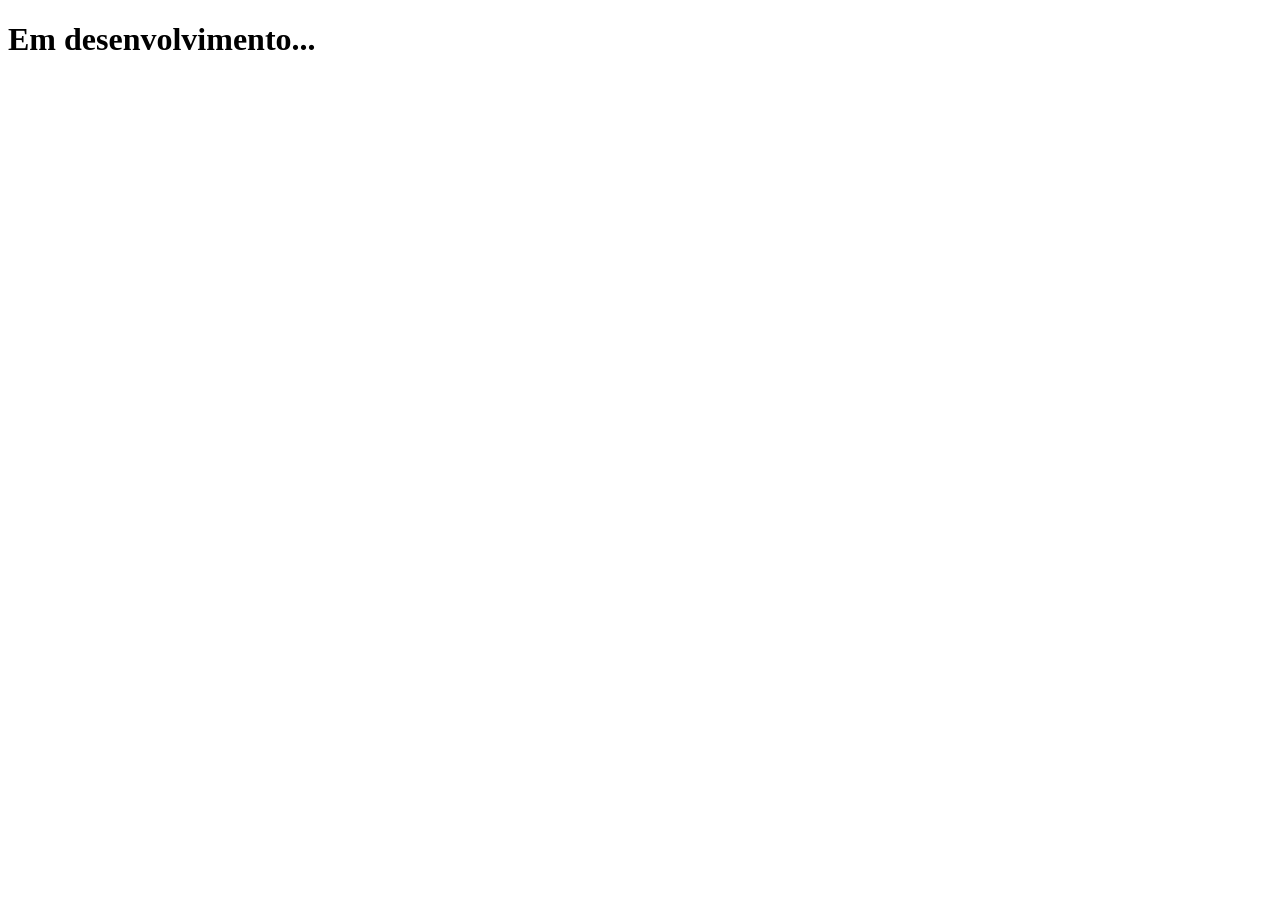
==== index.html @ 8bd7b488 "Em desenvolvimento..." ====
<!DOCTYPE html>
<html lang="pt-br">
<head>
    <meta charset="UTF-8">
    <meta name="viewport" content="width=device-width, initial-scale=1.0">
    <title>Portfólio</title>
</head>
<body>
    <h1>Em desenvolvimento...</h1>
</body>
</html>
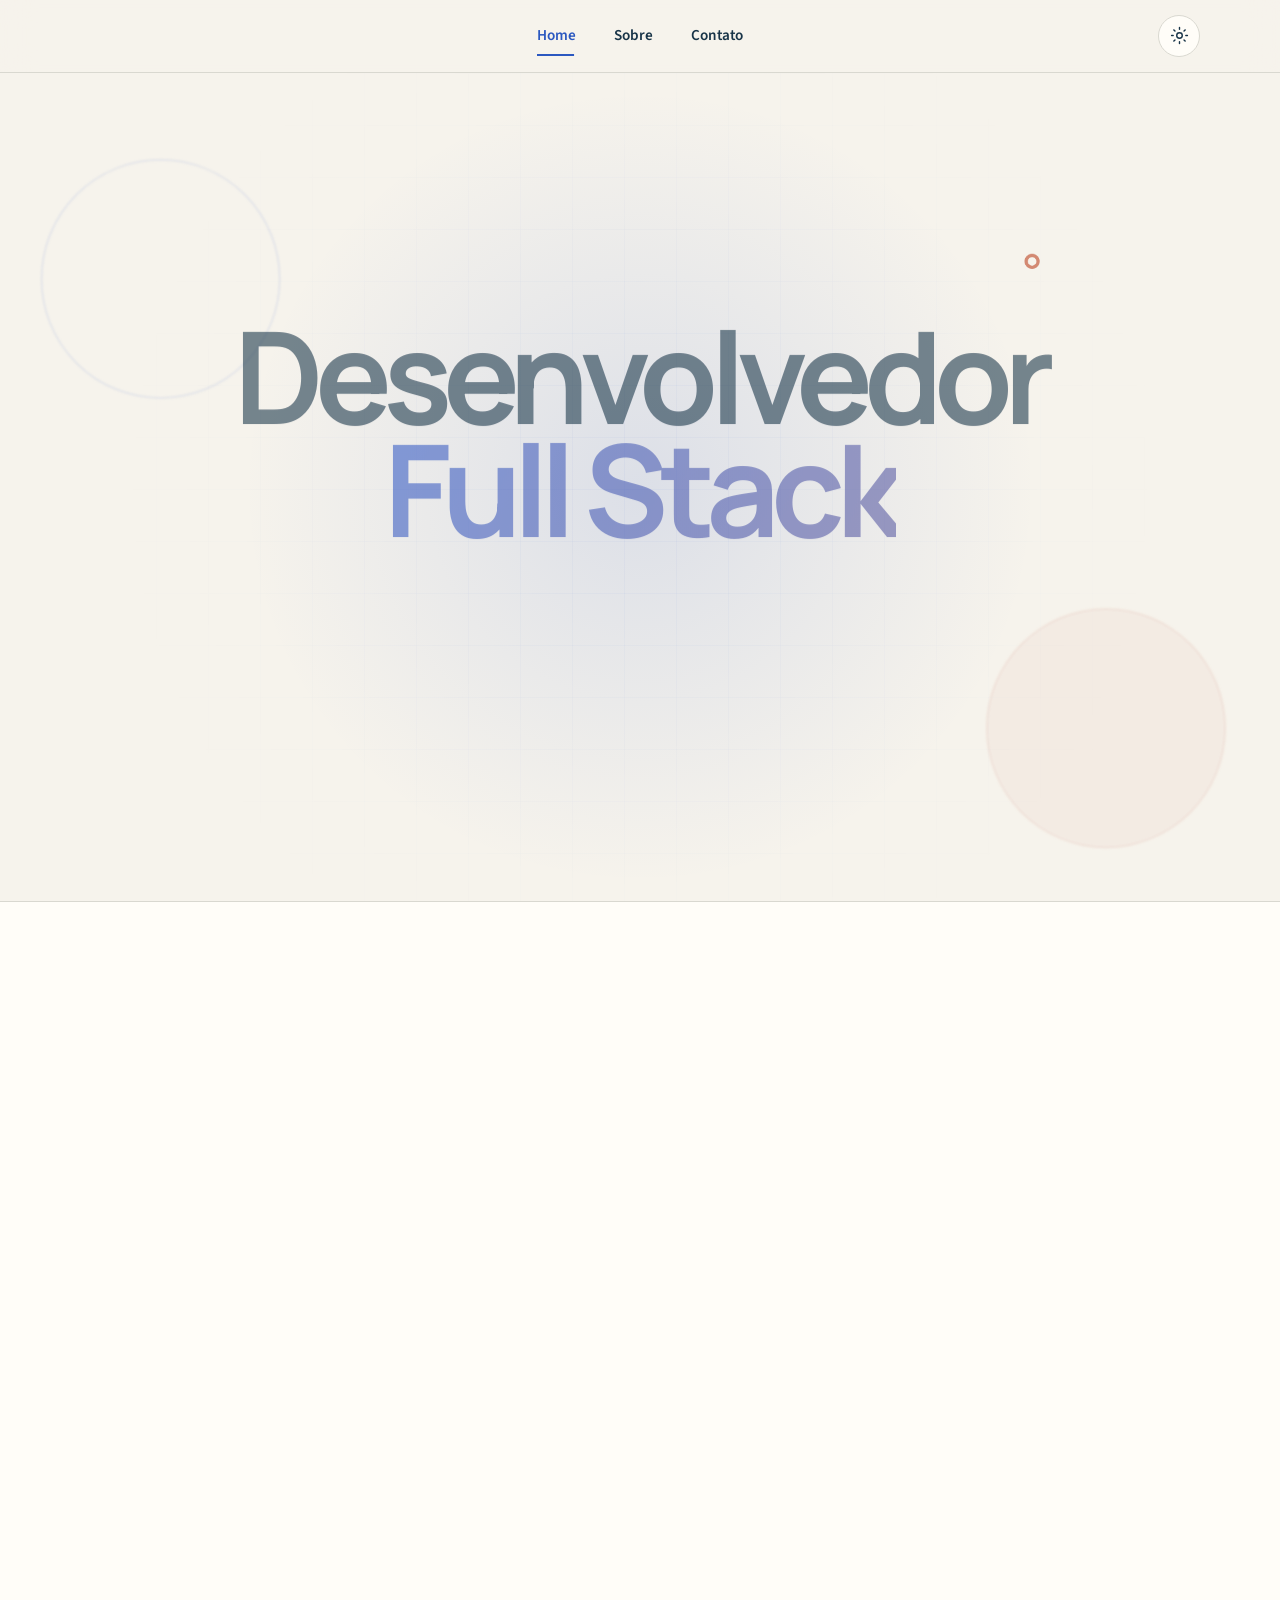
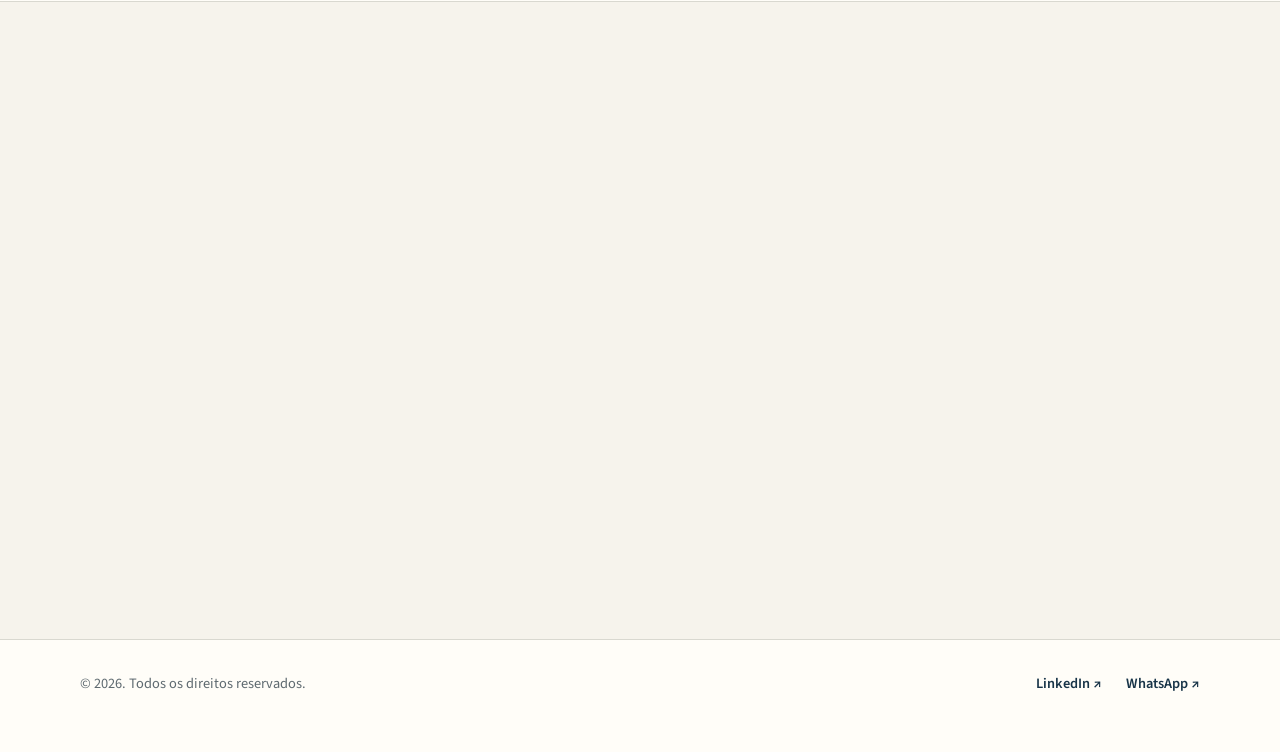
==== commit fdae4f13: "portfólio" ====
--- a/index.html
+++ b/index.html
@@ -1,11 +1,12 @@
-<!DOCTYPE html>
-<html lang="pt-br">
-<head>
-    <meta charset="UTF-8">
-    <meta name="viewport" content="width=device-width, initial-scale=1.0">
+<!doctype html>
+<html lang="pt-BR">
+  <head>
+    <meta charset="UTF-8" />
+    <meta name="viewport" content="width=device-width, initial-scale=1" />
+    <meta http-equiv="refresh" content="0; url=public/" />
     <title>Portfólio</title>
-</head>
-<body>
-    <h1>Em desenvolvimento...</h1>
-</body>
-</html>+  </head>
+  <body>
+    <p><a href="public/">Acessar o portfólio de Emanuel Marinho</a></p>
+  </body>
+</html>
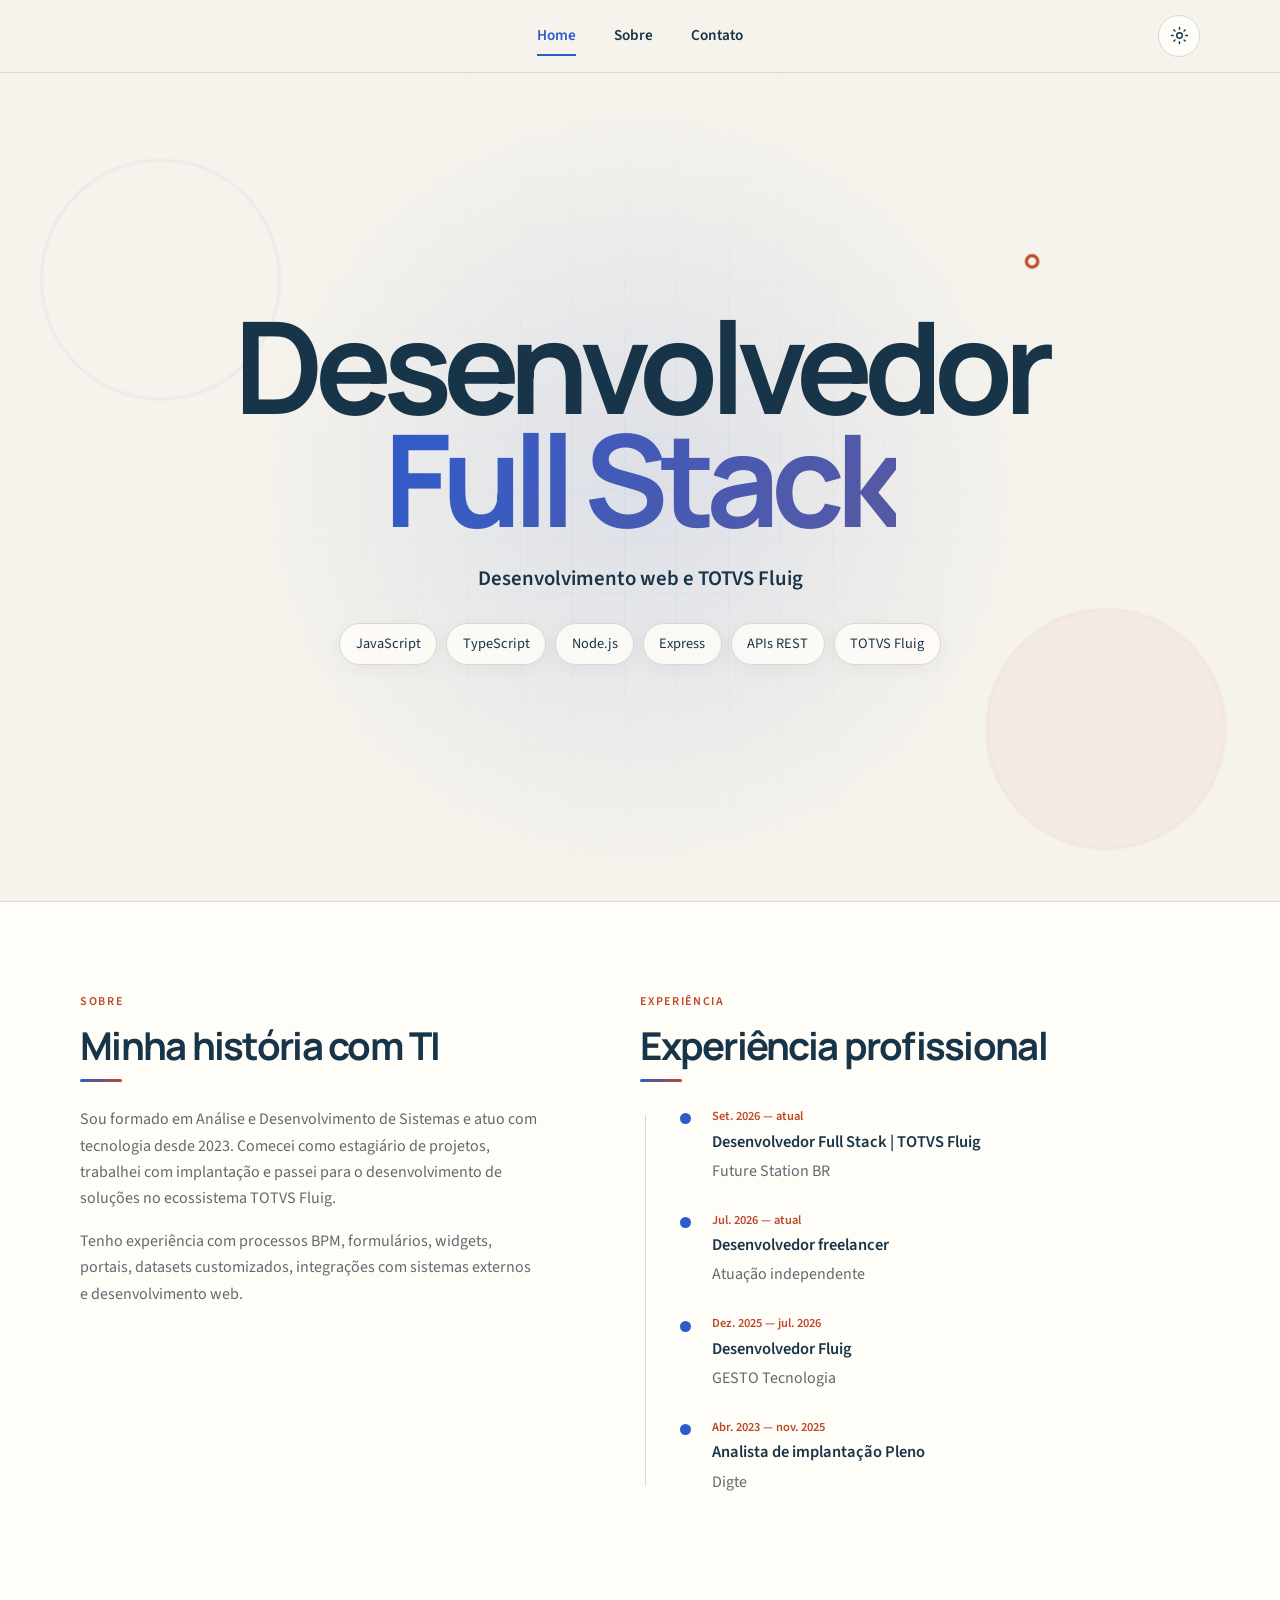
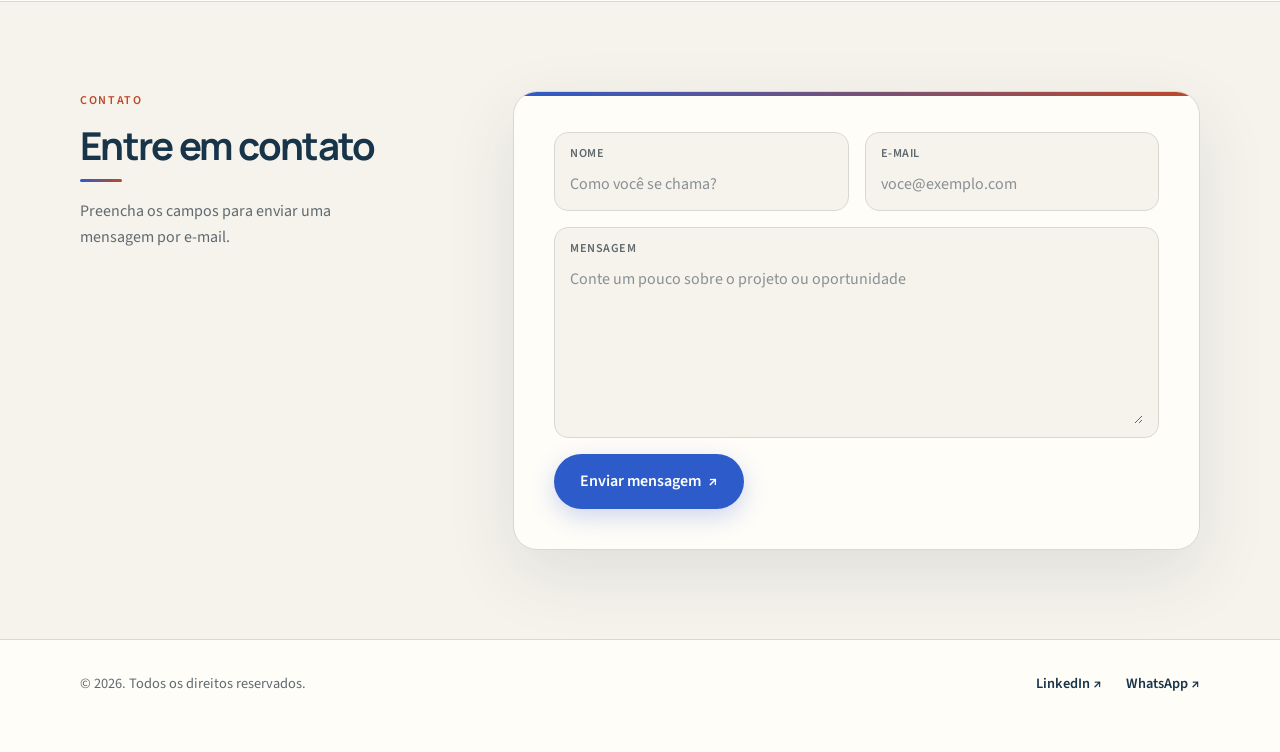
==== commit c60d58a6: "correção de links" ====
--- a/index.html
+++ b/index.html
@@ -3,10 +3,218 @@
   <head>
     <meta charset="UTF-8" />
     <meta name="viewport" content="width=device-width, initial-scale=1" />
-    <meta http-equiv="refresh" content="0; url=public/" />
+    <meta
+      name="description"
+      content="Portfólio de Desenvolvedor Full Stack com atuação em desenvolvimento web e TOTVS Fluig."
+    />
+    <meta name="theme-color" content="#f6f3ec" />
     <title>Portfólio</title>
+    <link rel="icon" href="assets/icones/favicon.svg" type="image/svg+xml" />
+    <script>
+      (function () {
+        try {
+          var temaSalvo = localStorage.getItem("tema");
+          var prefereEscuro = window.matchMedia(
+            "(prefers-color-scheme: dark)",
+          ).matches;
+          if (temaSalvo === "escuro" || (!temaSalvo && prefereEscuro)) {
+            document.documentElement.dataset.tema = "escuro";
+          }
+        } catch (erro) {
+          /* O site continua funcional quando o armazenamento é bloqueado. */
+        }
+      })();
+    </script>
+    <link rel="stylesheet" href="css/reset.css" />
+    <link rel="stylesheet" href="css/variaveis.css" />
+    <link rel="stylesheet" href="css/global.css" />
+    <link rel="stylesheet" href="css/componentes.css" />
+    <link rel="stylesheet" href="css/responsivo.css" />
+    <script src="js/principal.js" defer></script>
   </head>
-  <body>
-    <p><a href="public/">Acessar o portfólio de Emanuel Marinho</a></p>
+  <body id="topo">
+    <a class="pular-conteudo" href="#conteudo">Pular para o conteúdo</a>
+
+    <header class="cabecalho">
+      <div class="container barra-navegacao">
+        <div class="acoes-navegacao">
+          <nav class="navegacao" aria-label="Navegação principal">
+            <a href="#home">Home</a>
+            <a href="#sobre">Sobre</a>
+            <a href="#contato">Contato</a>
+          </nav>
+          <button
+            id="alternar-tema"
+            class="alternar-tema"
+            type="button"
+            aria-label="Ativar modo escuro"
+            aria-pressed="false"
+          >
+            <svg class="icone-sol" viewBox="0 0 24 24" aria-hidden="true">
+              <circle cx="12" cy="12" r="3.5"></circle>
+              <path d="M12 2v2M12 20v2M4.9 4.9l1.4 1.4M17.7 17.7l1.4 1.4M2 12h2M20 12h2M4.9 19.1l1.4-1.4M17.7 6.3l1.4-1.4"></path>
+            </svg>
+            <svg class="icone-lua" viewBox="0 0 24 24" aria-hidden="true">
+              <path d="M20.2 15.2A8.5 8.5 0 0 1 8.8 3.8a8.5 8.5 0 1 0 11.4 11.4Z"></path>
+            </svg>
+          </button>
+        </div>
+      </div>
+    </header>
+
+    <main id="conteudo">
+      <section id="home" class="hero" aria-labelledby="titulo-principal">
+        <div class="hero-efeitos" aria-hidden="true">
+          <span class="orbita orbita-um"></span>
+          <span class="orbita orbita-dois"></span>
+          <span class="anel"></span>
+        </div>
+        <div class="container hero-conteudo">
+            <h1 id="titulo-principal">
+              Desenvolvedor<br /><span>Full Stack</span>
+            </h1>
+            <p class="especialidade">Desenvolvimento web e TOTVS Fluig</p>
+            <ul class="tecnologias" aria-label="Tecnologias principais">
+              <li>JavaScript</li>
+              <li>TypeScript</li>
+              <li>Node.js</li>
+              <li>Express</li>
+              <li>APIs REST</li>
+              <li>TOTVS Fluig</li>
+            </ul>
+        </div>
+      </section>
+
+      <section id="sobre" class="secao sobre" aria-labelledby="titulo-sobre">
+        <div class="container sobre-grade">
+          <article class="historia revelar">
+            <p class="rotulo">Sobre</p>
+            <h2 id="titulo-sobre">Minha história com TI</h2>
+            <p>
+              Sou formado em Análise e Desenvolvimento de Sistemas e atuo com
+              tecnologia desde 2023. Comecei como estagiário de projetos,
+              trabalhei com implantação e passei para o desenvolvimento de
+              soluções no ecossistema TOTVS Fluig.
+            </p>
+            <p>
+              Tenho experiência com processos BPM, formulários, widgets,
+              portais, datasets customizados, integrações com sistemas externos
+              e desenvolvimento web.
+            </p>
+          </article>
+
+          <div class="experiencias revelar" aria-labelledby="titulo-experiencias">
+            <p class="rotulo">Experiência</p>
+            <h2 id="titulo-experiencias">Experiência profissional</h2>
+            <ol class="linha-tempo">
+              <li>
+                <span class="periodo">Set. 2026 — atual</span
+                ><strong>Desenvolvedor Full Stack | TOTVS Fluig</strong
+                ><span>Future Station BR</span>
+              </li>
+              <li>
+                <span class="periodo">Jul. 2026 — atual</span
+                ><strong>Desenvolvedor freelancer</strong
+                ><span>Atuação independente</span>
+              </li>
+              <li>
+                <span class="periodo">Dez. 2025 — jul. 2026</span
+                ><strong>Desenvolvedor Fluig</strong
+                ><span>GESTO Tecnologia</span>
+              </li>
+              <li>
+                <span class="periodo">Abr. 2023 — nov. 2025</span
+                ><strong>Analista de implantação Pleno</strong
+                ><span>Digte</span>
+              </li>
+            </ol>
+          </div>
+        </div>
+      </section>
+
+      <section
+        id="contato"
+        class="secao contato"
+        aria-labelledby="titulo-contato"
+      >
+        <div class="container contato-grade">
+          <div class="contato-cabecalho revelar">
+            <p class="rotulo">Contato</p>
+            <h2 id="titulo-contato">Entre em contato</h2>
+            <p>Preencha os campos para enviar uma mensagem por e-mail.</p>
+          </div>
+
+          <form
+            id="formulario-contato"
+            class="formulario revelar"
+            action="mailto:emanuellmarinho.dev@gmail.com"
+            method="post"
+            enctype="text/plain"
+          >
+            <div class="campo-duplo">
+              <div class="campo">
+                <label for="nome">Nome</label
+                ><input
+                  id="nome"
+                  name="nome"
+                  type="text"
+                  autocomplete="name"
+                  placeholder="Como você se chama?"
+                  required
+                />
+              </div>
+              <div class="campo">
+                <label for="email">E-mail</label
+                ><input
+                  id="email"
+                  name="email"
+                  type="email"
+                  autocomplete="email"
+                  placeholder="voce@exemplo.com"
+                  required
+                />
+              </div>
+            </div>
+            <div class="campo">
+              <label for="mensagem">Mensagem</label
+              ><textarea
+                id="mensagem"
+                name="mensagem"
+                rows="6"
+                placeholder="Conte um pouco sobre o projeto ou oportunidade"
+                required
+              ></textarea>
+            </div>
+            <div class="formulario-rodape">
+              <button type="submit">
+                Enviar mensagem <span aria-hidden="true">↗</span>
+              </button>
+            </div>
+          </form>
+        </div>
+      </section>
+    </main>
+
+    <footer class="rodape">
+      <div class="container rodape-conteudo">
+        <p class="direitos">© 2026. Todos os direitos reservados.</p>
+        <nav class="redes" aria-label="Redes sociais">
+          <a
+            href="https://www.linkedin.com/in/emanuel-marinho"
+            target="_blank"
+            rel="noopener noreferrer"
+            >LinkedIn <span aria-hidden="true">↗</span
+            ><span class="somente-leitor"> (abre em nova aba)</span></a
+          >
+          <a
+            href="https://wa.me/5587981223752"
+            target="_blank"
+            rel="noopener noreferrer"
+            >WhatsApp <span aria-hidden="true">↗</span
+            ><span class="somente-leitor"> (abre em nova aba)</span></a
+          >
+        </nav>
+      </div>
+    </footer>
   </body>
 </html>
--- a/css/variaveis.css
+++ b/css/variaveis.css
@@ -0,0 +1,28 @@
+:root {
+  color-scheme: light;
+  --fundo: #f6f3ec;
+  --superficie: #fffdf8;
+  --texto: #183448;
+  --texto-secundario: #5f6a70;
+  --azul: #2d5bca;
+  --azul-claro: #dce6fa;
+  --terracota: #bd4829;
+  --linha: #d9d8d0;
+  --fonte: "Source Sans 3", "Segoe UI", sans-serif;
+  --fonte-titulo: "Manrope", "Segoe UI", sans-serif;
+  --largura: 1120px;
+  --sombra: 0 24px 70px rgba(24, 52, 72, 0.1);
+}
+
+html[data-tema="escuro"] {
+  color-scheme: dark;
+  --fundo: #0b1219;
+  --superficie: #111c26;
+  --texto: #edf4f8;
+  --texto-secundario: #aab8c2;
+  --azul: #82a4ff;
+  --azul-claro: #1b2d52;
+  --terracota: #ff8b69;
+  --linha: #2a3945;
+  --sombra: 0 24px 70px rgba(0, 0, 0, 0.32);
+}
--- a/css/global.css
+++ b/css/global.css
@@ -0,0 +1,134 @@
+@font-face {
+  font-family: "Manrope";
+  src: url("../assets/fontes/manrope-700.ttf") format("truetype");
+  font-weight: 700;
+  font-display: swap;
+}
+@font-face {
+  font-family: "Source Sans 3";
+  src: url("../assets/fontes/source-sans-3-400.ttf") format("truetype");
+  font-weight: 400;
+  font-display: swap;
+}
+@font-face {
+  font-family: "Source Sans 3";
+  src: url("../assets/fontes/source-sans-3-600.ttf") format("truetype");
+  font-weight: 600;
+  font-display: swap;
+}
+html {
+  scroll-behavior: smooth;
+  scroll-padding-top: 5rem;
+  background: var(--fundo);
+}
+body {
+  background: var(--fundo);
+  color: var(--texto);
+  font-family: var(--fonte);
+  font-size: 1rem;
+  line-height: 1.65;
+  -webkit-font-smoothing: antialiased;
+  transition:
+    background-color 0.45s ease,
+    color 0.45s ease;
+}
+a {
+  color: inherit;
+  text-decoration: none;
+}
+a,
+button {
+  touch-action: manipulation;
+}
+a,
+button,
+input,
+textarea {
+  transition:
+    color 0.25s ease,
+    background-color 0.25s ease,
+    border-color 0.25s ease,
+    box-shadow 0.25s ease,
+    transform 0.25s ease;
+}
+h1,
+h2 {
+  font-family: var(--fonte-titulo);
+  line-height: 1.08;
+  letter-spacing: -0.045em;
+  text-wrap: balance;
+}
+h2 {
+  font-size: clamp(1.8rem, 3vw, 2.6rem);
+}
+p {
+  color: var(--texto-secundario);
+}
+:focus-visible {
+  outline: 3px solid var(--azul);
+  outline-offset: 5px;
+}
+::selection {
+  background: var(--azul-claro);
+  color: var(--texto);
+}
+.container {
+  width: min(var(--largura), calc(100% - 3rem));
+  margin-inline: auto;
+}
+.secao {
+  padding-block: clamp(4rem, 7vw, 6.5rem);
+}
+.rotulo {
+  color: var(--terracota);
+  font-size: 0.75rem;
+  font-weight: 600;
+  letter-spacing: 0.14em;
+  text-transform: uppercase;
+  margin-bottom: 0.85rem;
+}
+.somente-leitor {
+  position: absolute;
+  width: 1px;
+  height: 1px;
+  padding: 0;
+  margin: -1px;
+  overflow: hidden;
+  clip-path: inset(50%);
+  white-space: nowrap;
+}
+.pular-conteudo {
+  position: fixed;
+  top: 0.75rem;
+  left: 0.75rem;
+  z-index: 30;
+  padding: 0.75rem 1rem;
+  background: var(--texto);
+  color: #fff;
+  transform: translateY(-200%);
+}
+.pular-conteudo:focus {
+  transform: translateY(0);
+}
+.js .revelar {
+  opacity: 0;
+  transform: translateY(28px);
+}
+.js .revelar.visivel {
+  opacity: 1;
+  transform: translateY(0);
+  transition:
+    opacity 0.75s ease,
+    transform 0.75s cubic-bezier(0.22, 1, 0.36, 1);
+}
+::view-transition-old(root),
+::view-transition-new(root) {
+  animation: none;
+  mix-blend-mode: normal;
+}
+::view-transition-old(root) {
+  z-index: 1;
+}
+::view-transition-new(root) {
+  z-index: 9999;
+}
--- a/css/componentes.css
+++ b/css/componentes.css
@@ -0,0 +1,605 @@
+.cabecalho {
+  position: sticky;
+  top: 0;
+  z-index: 10;
+  background: color-mix(in srgb, var(--fundo) 86%, transparent);
+  border-bottom: 1px solid var(--linha);
+  backdrop-filter: blur(16px);
+  transition: background-color 0.45s ease, border-color 0.45s ease;
+}
+.cabecalho.rolagem {
+  box-shadow: 0 10px 36px color-mix(in srgb, var(--texto) 9%, transparent);
+}
+.barra-navegacao {
+  min-height: 72px;
+  display: flex;
+  align-items: center;
+  justify-content: center;
+}
+.acoes-navegacao,
+.navegacao {
+  display: flex;
+  align-items: center;
+}
+.acoes-navegacao {
+  position: relative;
+  width: 100%;
+  justify-content: center;
+  gap: clamp(1rem, 3vw, 2rem);
+}
+.navegacao {
+  gap: clamp(1.1rem, 3vw, 2.4rem);
+  font-size: 0.95rem;
+  font-weight: 600;
+}
+.navegacao a {
+  position: relative;
+  padding-block: 0.7rem;
+}
+.navegacao a::after {
+  content: "";
+  position: absolute;
+  right: 0;
+  bottom: 0.25rem;
+  left: 0;
+  height: 2px;
+  background: currentColor;
+  transform: scaleX(0);
+  transform-origin: right;
+  transition: transform 0.3s ease;
+}
+.navegacao a:hover,
+.navegacao a[aria-current="location"] {
+  color: var(--azul);
+}
+.navegacao a:hover::after,
+.navegacao a[aria-current="location"]::after {
+  transform: scaleX(1);
+  transform-origin: left;
+}
+.alternar-tema {
+  position: absolute;
+  right: 0;
+  display: grid;
+  place-items: center;
+  width: 42px;
+  height: 42px;
+  overflow: hidden;
+  border: 1px solid var(--linha);
+  border-radius: 50%;
+  background: var(--superficie);
+  color: var(--texto);
+  cursor: pointer;
+}
+.alternar-tema:hover {
+  border-color: var(--azul);
+  color: var(--azul);
+  transform: rotate(8deg) scale(1.06);
+  box-shadow: 0 8px 24px color-mix(in srgb, var(--azul) 16%, transparent);
+}
+.alternar-tema::after {
+  content: "";
+  position: absolute;
+  inset: 50%;
+  border-radius: 50%;
+  background: color-mix(in srgb, var(--azul) 30%, transparent);
+  transform: scale(0);
+  opacity: 0;
+}
+.alternar-tema.tema-clicado::after {
+  animation: clique-tema 0.55s ease-out;
+}
+.alternar-tema svg {
+  position: absolute;
+  width: 19px;
+  height: 19px;
+  fill: none;
+  stroke: currentColor;
+  stroke-width: 1.8;
+  stroke-linecap: round;
+  stroke-linejoin: round;
+  transition: transform 0.45s ease, opacity 0.3s ease;
+}
+.icone-lua {
+  opacity: 0;
+  transform: rotate(-90deg) scale(0.6);
+}
+html[data-tema="escuro"] .icone-sol {
+  opacity: 0;
+  transform: rotate(90deg) scale(0.6);
+}
+html[data-tema="escuro"] .icone-lua {
+  opacity: 1;
+  transform: rotate(0) scale(1);
+}
+.hero {
+  --movimento-x: 0px;
+  --movimento-y: 0px;
+  position: relative;
+  min-height: calc(100svh - 72px);
+  display: grid;
+  align-items: center;
+  overflow: hidden;
+  isolation: isolate;
+  padding-block: clamp(4.5rem, 9vw, 8rem);
+}
+.hero::before {
+  content: "";
+  position: absolute;
+  inset: 0;
+  z-index: -2;
+  background-image:
+    linear-gradient(color-mix(in srgb, var(--azul) 8%, transparent) 1px, transparent 1px),
+    linear-gradient(90deg, color-mix(in srgb, var(--azul) 8%, transparent) 1px, transparent 1px);
+  background-size: 52px 52px;
+  mask-image: radial-gradient(circle at center, #000, transparent 72%);
+  opacity: 0.55;
+}
+.hero::after {
+  content: "";
+  position: absolute;
+  z-index: -1;
+  width: min(70vw, 850px);
+  aspect-ratio: 1;
+  left: 50%;
+  top: 50%;
+  border-radius: 50%;
+  background: radial-gradient(circle, color-mix(in srgb, var(--azul) 13%, transparent), transparent 66%);
+  transform: translate(-50%, -50%);
+  pointer-events: none;
+}
+.hero-conteudo {
+  position: relative;
+  z-index: 2;
+  max-width: 980px;
+  text-align: center;
+}
+.hero h1 {
+  font-size: clamp(4.5rem, 10vw, 8.8rem);
+  line-height: 0.88;
+  letter-spacing: -0.07em;
+  animation: entrada-hero 0.85s cubic-bezier(0.22, 1, 0.36, 1) both 0.08s;
+}
+.hero h1 span {
+  color: var(--azul);
+  background: linear-gradient(115deg, var(--azul), color-mix(in srgb, var(--azul) 55%, var(--terracota)));
+  background-clip: text;
+  -webkit-background-clip: text;
+  -webkit-text-fill-color: transparent;
+  background-size: 180% 180%;
+  animation: gradiente-titulo 7s ease-in-out infinite;
+}
+.especialidade {
+  color: var(--texto);
+  font-size: clamp(1.08rem, 2vw, 1.3rem);
+  font-weight: 600;
+  margin-top: 1.7rem;
+  animation: entrada-hero 0.7s both 0.3s;
+}
+.tecnologias {
+  display: flex;
+  flex-wrap: wrap;
+  justify-content: center;
+  gap: 0.6rem;
+  margin: 1.7rem auto 0;
+  max-width: 42rem;
+}
+.tecnologias li {
+  padding: 0.48rem 0.95rem;
+  border: 1px solid var(--linha);
+  border-radius: 100px;
+  background: color-mix(in srgb, var(--superficie) 82%, transparent);
+  box-shadow: 0 4px 18px color-mix(in srgb, var(--texto) 5%, transparent);
+  font-size: 0.9rem;
+  backdrop-filter: blur(8px);
+  transition: transform 0.25s ease, border-color 0.25s ease, box-shadow 0.25s ease;
+  animation: entrada-chip 0.6s cubic-bezier(0.22, 1, 0.36, 1) backwards;
+}
+.tecnologias li:nth-child(1) { animation-delay: 0.38s; }
+.tecnologias li:nth-child(2) { animation-delay: 0.44s; }
+.tecnologias li:nth-child(3) { animation-delay: 0.5s; }
+.tecnologias li:nth-child(4) { animation-delay: 0.56s; }
+.tecnologias li:nth-child(5) { animation-delay: 0.62s; }
+.tecnologias li:nth-child(6) { animation-delay: 0.68s; }
+}
+.tecnologias li:hover {
+  border-color: var(--azul);
+  transform: translateY(-5px);
+  box-shadow: 0 10px 24px color-mix(in srgb, var(--azul) 17%, transparent);
+}
+.hero-efeitos,
+.hero-efeitos span {
+  position: absolute;
+  pointer-events: none;
+}
+.hero-efeitos {
+  inset: 0;
+  z-index: 0;
+  transform: translate3d(var(--movimento-x), var(--movimento-y), 0) scale(1.04);
+  transition: transform 0.2s linear;
+}
+.orbita {
+  width: clamp(140px, 18vw, 270px);
+  aspect-ratio: 1;
+  border-radius: 50%;
+  filter: blur(1px);
+  opacity: 0.4;
+}
+.orbita-um {
+  top: 12%;
+  left: 5%;
+  border: 1px solid color-mix(in srgb, var(--azul) 40%, transparent);
+  animation: flutuar 9s ease-in-out infinite;
+}
+.orbita-dois {
+  right: 6%;
+  bottom: 8%;
+  background: color-mix(in srgb, var(--terracota) 10%, transparent);
+  border: 1px solid color-mix(in srgb, var(--terracota) 34%, transparent);
+  animation: flutuar 11s ease-in-out infinite reverse;
+}
+.anel {
+  width: 14px;
+  height: 14px;
+  top: 23%;
+  right: 20%;
+  border: 3px solid var(--terracota);
+  border-radius: 50%;
+  animation: pulsar 2.6s ease-in-out infinite;
+}
+.sobre {
+  background: var(--superficie);
+  border-block: 1px solid var(--linha);
+  transition: background-color 0.45s ease, border-color 0.45s ease;
+}
+.sobre-grade {
+  display: grid;
+  grid-template-columns: minmax(0, 0.9fr) minmax(0, 1.1fr);
+  gap: clamp(3rem, 8vw, 7rem);
+}
+.historia h2,
+.experiencias h2 {
+  position: relative;
+  margin-bottom: 1.5rem;
+}
+.historia h2::after,
+.experiencias h2::after,
+.contato-cabecalho h2::after {
+  content: "";
+  display: block;
+  width: 42px;
+  height: 3px;
+  margin-top: 0.8rem;
+  border-radius: 100px;
+  background: linear-gradient(90deg, var(--azul), var(--terracota));
+  transform-origin: left;
+  animation: linha-titulo 0.75s cubic-bezier(0.22, 1, 0.36, 1) both;
+}
+.historia p + p {
+  margin-top: 1rem;
+}
+.linha-tempo {
+  position: relative;
+  margin-top: 0.5rem;
+}
+.linha-tempo::before {
+  content: "";
+  position: absolute;
+  top: 0.55rem;
+  bottom: 0.55rem;
+  left: 5px;
+  width: 1px;
+  background: var(--linha);
+}
+.linha-tempo li {
+  position: relative;
+  display: grid;
+  gap: 0.12rem;
+  padding: 0 0 1.6rem 2rem;
+  transition: transform 0.25s ease;
+}
+.js .experiencias.revelar:not(.visivel) .linha-tempo li {
+  opacity: 0;
+  transform: translateX(14px);
+}
+.experiencias.visivel .linha-tempo li {
+  animation: entrada-item 0.55s cubic-bezier(0.22, 1, 0.36, 1) backwards;
+}
+.experiencias.visivel .linha-tempo li:nth-child(2) { animation-delay: 0.08s; }
+.experiencias.visivel .linha-tempo li:nth-child(3) { animation-delay: 0.16s; }
+.experiencias.visivel .linha-tempo li:nth-child(4) { animation-delay: 0.24s; }
+.linha-tempo li:hover {
+  transform: translateX(6px);
+}
+.linha-tempo li:last-child {
+  padding-bottom: 0;
+}
+.linha-tempo li::before {
+  content: "";
+  position: absolute;
+  top: 0.45rem;
+  left: 0;
+  width: 11px;
+  height: 11px;
+  border-radius: 50%;
+  background: var(--azul);
+  box-shadow: 0 0 0 5px var(--superficie);
+  transition: transform 0.25s ease, box-shadow 0.45s ease;
+}
+.linha-tempo li:hover::before {
+  transform: scale(1.35);
+}
+.linha-tempo strong {
+  font-size: 1.03rem;
+}
+.linha-tempo span {
+  color: var(--texto-secundario);
+}
+.linha-tempo .periodo {
+  color: var(--terracota);
+  font-size: 0.78rem;
+  font-weight: 600;
+}
+.contato-grade {
+  display: grid;
+  grid-template-columns: minmax(0, 0.65fr) minmax(0, 1.35fr);
+  gap: clamp(3rem, 8vw, 7rem);
+  align-items: start;
+}
+.contato-cabecalho p:last-child {
+  margin-top: 1rem;
+  max-width: 20rem;
+}
+.formulario {
+  position: relative;
+  overflow: hidden;
+  display: grid;
+  gap: 1rem;
+  padding: clamp(1.5rem, 4vw, 2.5rem);
+  background: var(--superficie);
+  border: 1px solid var(--linha);
+  border-radius: 24px;
+  box-shadow: var(--sombra);
+  transition: background-color 0.45s ease, border-color 0.45s ease, box-shadow 0.45s ease;
+}
+.formulario::before {
+  content: "";
+  position: absolute;
+  inset: 0 0 auto;
+  height: 4px;
+  background: linear-gradient(90deg, var(--azul), var(--terracota), var(--azul));
+  background-size: 200% 100%;
+  animation: faixa-formulario 6s linear infinite;
+}
+.campo-duplo {
+  display: grid;
+  grid-template-columns: 1fr 1fr;
+  gap: 1rem;
+}
+.campo {
+  display: grid;
+  gap: 0.2rem;
+  padding: 0.7rem 0.95rem 0.8rem;
+  border: 1px solid var(--linha);
+  border-radius: 14px;
+  background: var(--fundo);
+  transition:
+    border-color 0.25s ease,
+    box-shadow 0.25s ease,
+    transform 0.25s ease;
+}
+.campo:focus-within {
+  border-color: var(--azul);
+  box-shadow: 0 10px 28px color-mix(in srgb, var(--azul) 11%, transparent);
+  transform: translateY(-2px);
+}
+.campo label {
+  color: var(--texto-secundario);
+  font-size: 0.76rem;
+  font-weight: 600;
+  letter-spacing: 0.04em;
+  text-transform: uppercase;
+}
+.campo:focus-within label {
+  color: var(--azul);
+}
+.campo input,
+.campo textarea {
+  width: 100%;
+  border: 0;
+  border-radius: 0;
+  outline: 0;
+  background: transparent;
+  color: var(--texto);
+  font: inherit;
+  padding: 0.2rem 0 0;
+}
+.campo input::placeholder,
+.campo textarea::placeholder {
+  color: color-mix(in srgb, var(--texto-secundario) 72%, transparent);
+}
+.campo textarea {
+  resize: vertical;
+  min-height: 9rem;
+}
+.campo input:focus,
+.campo textarea:focus {
+  outline: 0;
+}
+.formulario-rodape {
+  display: flex;
+  align-items: center;
+  gap: 1.2rem;
+}
+.formulario button {
+  border: 0;
+  border-radius: 100px;
+  background: var(--azul);
+  color: #fff;
+  font: inherit;
+  font-weight: 600;
+  min-width: 190px;
+  padding: 0.9rem 1.4rem;
+  cursor: pointer;
+  box-shadow: 0 8px 24px color-mix(in srgb, var(--azul) 24%, transparent);
+}
+.formulario button span {
+  display: inline-block;
+  margin-left: 0.25rem;
+  transition: transform 0.25s ease;
+}
+.formulario button:hover {
+  filter: brightness(0.94);
+  transform: translateY(-3px);
+}
+.formulario button:hover span {
+  transform: translate(3px, -3px);
+}
+.formulario.visivel .campo,
+.formulario.visivel .formulario-rodape {
+  animation: entrada-campo 0.55s cubic-bezier(0.22, 1, 0.36, 1) backwards;
+}
+.formulario.visivel .campo-duplo .campo:nth-child(2) { animation-delay: 0.07s; }
+.formulario.visivel > .campo { animation-delay: 0.14s; }
+.formulario.visivel .formulario-rodape { animation-delay: 0.21s; }
+.rodape {
+  border-top: 1px solid var(--linha);
+  padding: 2rem 0 calc(3.5rem + env(safe-area-inset-bottom));
+  background: var(--superficie);
+  transition: background-color 0.45s ease, border-color 0.45s ease;
+}
+.rodape-conteudo,
+.redes {
+  display: flex;
+  align-items: center;
+  justify-content: space-between;
+  gap: 1.5rem;
+}
+.rodape-conteudo {
+  justify-content: space-between;
+}
+.direitos {
+  margin: 0;
+  font-size: 0.9rem;
+}
+.redes a {
+  color: var(--texto);
+  font-size: 0.9rem;
+  font-weight: 600;
+}
+.redes a:hover {
+  color: var(--azul);
+  text-decoration: underline;
+  text-underline-offset: 0.28rem;
+}
+@media (hover: hover) and (pointer: fine) {
+  .hero h1 {
+    transition: filter 0.35s ease, letter-spacing 0.35s ease;
+  }
+  .hero h1:hover {
+    letter-spacing: -0.065em;
+    filter: drop-shadow(0 14px 24px color-mix(in srgb, var(--azul) 14%, transparent));
+  }
+  .especialidade {
+    transition: color 0.25s ease, letter-spacing 0.25s ease;
+  }
+  .especialidade:hover {
+    color: var(--azul);
+    letter-spacing: 0.012em;
+  }
+  .js .historia.revelar.visivel:hover,
+  .js .experiencias.revelar.visivel:hover,
+  .js .contato-cabecalho.revelar.visivel:hover {
+    transform: translateY(-5px);
+  }
+  .js .historia.revelar.visivel,
+  .js .experiencias.revelar.visivel,
+  .js .contato-cabecalho.revelar.visivel {
+    transition: opacity 0.75s ease, transform 0.3s ease;
+  }
+  .historia h2::after,
+  .experiencias h2::after,
+  .contato-cabecalho h2::after {
+    transition: width 0.3s ease;
+  }
+  .historia:hover h2::after,
+  .experiencias:hover h2::after,
+  .contato-cabecalho:hover h2::after {
+    width: 72px;
+  }
+  .historia p {
+    transition: color 0.25s ease;
+  }
+  .historia:hover p {
+    color: color-mix(in srgb, var(--texto) 78%, var(--texto-secundario));
+  }
+  .js .formulario.revelar.visivel:hover {
+    transform: translateY(-6px);
+    border-color: color-mix(in srgb, var(--azul) 55%, var(--linha));
+    box-shadow: 0 32px 82px color-mix(in srgb, var(--azul) 14%, transparent);
+  }
+  .js .formulario.revelar.visivel {
+    transition:
+      opacity 0.75s ease,
+      transform 0.3s ease,
+      background-color 0.45s ease,
+      border-color 0.3s ease,
+      box-shadow 0.3s ease;
+  }
+  .campo:hover {
+    border-color: color-mix(in srgb, var(--azul) 45%, var(--linha));
+    transform: translateY(-2px);
+  }
+  .direitos {
+    transition: color 0.25s ease;
+  }
+  .direitos:hover {
+    color: var(--texto);
+  }
+  .redes a span[aria-hidden="true"] {
+    display: inline-block;
+    transition: transform 0.25s ease;
+  }
+  .redes a:hover span[aria-hidden="true"] {
+    transform: translate(3px, -3px);
+  }
+}
+@keyframes entrada-hero {
+  from { opacity: 0; transform: translateY(24px); }
+  to { opacity: 1; transform: translateY(0); }
+}
+@keyframes entrada-chip {
+  from { opacity: 0; transform: translateY(18px) scale(0.94); }
+  to { opacity: 1; transform: translateY(0) scale(1); }
+}
+@keyframes entrada-item {
+  from { opacity: 0; transform: translateX(14px); }
+  to { opacity: 1; transform: translateX(0); }
+}
+@keyframes entrada-campo {
+  from { opacity: 0; transform: translateY(12px); }
+  to { opacity: 1; transform: translateY(0); }
+}
+@keyframes linha-titulo {
+  from { transform: scaleX(0); }
+  to { transform: scaleX(1); }
+}
+@keyframes gradiente-titulo {
+  0%, 100% { background-position: 0% 50%; }
+  50% { background-position: 100% 50%; }
+}
+@keyframes faixa-formulario {
+  to { background-position: 200% 0; }
+}
+@keyframes flutuar {
+  0%, 100% { transform: translate3d(0, 0, 0) rotate(0); }
+  50% { transform: translate3d(18px, -20px, 0) rotate(10deg); }
+}
+@keyframes pulsar {
+  0%, 100% { transform: scale(1); opacity: 0.65; }
+  50% { transform: scale(1.65); opacity: 0.2; }
+}
+@keyframes clique-tema {
+  0% { inset: 50%; opacity: 0.65; transform: scale(0); }
+  100% { inset: -35%; opacity: 0; transform: scale(1); }
+}
--- a/css/responsivo.css
+++ b/css/responsivo.css
@@ -0,0 +1,80 @@
+@media (max-width: 820px) {
+  .hero {
+    min-height: auto;
+  }
+  .sobre-grade,
+  .contato-grade {
+    grid-template-columns: 1fr;
+  }
+  .sobre-grade,
+  .contato-grade {
+    gap: 3rem;
+  }
+}
+@media (max-width: 520px) {
+  .container {
+    width: calc(100% - 2rem);
+  }
+  .barra-navegacao {
+    min-height: 64px;
+  }
+  .navegacao {
+    gap: 0.65rem;
+    font-size: 0.82rem;
+  }
+  .navegacao a {
+    padding-inline: 0.1rem;
+  }
+  .hero {
+    padding-block: 3.5rem;
+  }
+  .hero h1 {
+    font-size: clamp(2.45rem, 12.5vw, 4.8rem);
+    letter-spacing: -0.065em;
+  }
+  .especialidade {
+    font-size: 1.08rem;
+  }
+  .tecnologias li {
+    font-size: 0.84rem;
+  }
+  .acoes-navegacao {
+    justify-content: flex-start;
+  }
+  .alternar-tema {
+    width: 38px;
+    height: 38px;
+  }
+  .campo-duplo {
+    grid-template-columns: 1fr;
+  }
+  .formulario-rodape {
+    align-items: flex-start;
+    flex-direction: column;
+  }
+  .formulario button {
+    width: 100%;
+  }
+  .redes {
+    justify-content: flex-start;
+    gap: 1.25rem;
+  }
+  .rodape-conteudo {
+    align-items: flex-start;
+    flex-direction: column;
+    gap: 1rem;
+  }
+}
+@media (prefers-reduced-motion: reduce) {
+  html {
+    scroll-behavior: auto;
+  }
+  *,
+  *::before,
+  *::after {
+    animation-duration: 0.01ms !important;
+    animation-iteration-count: 1 !important;
+    scroll-behavior: auto !important;
+    transition-duration: 0.01ms !important;
+  }
+}
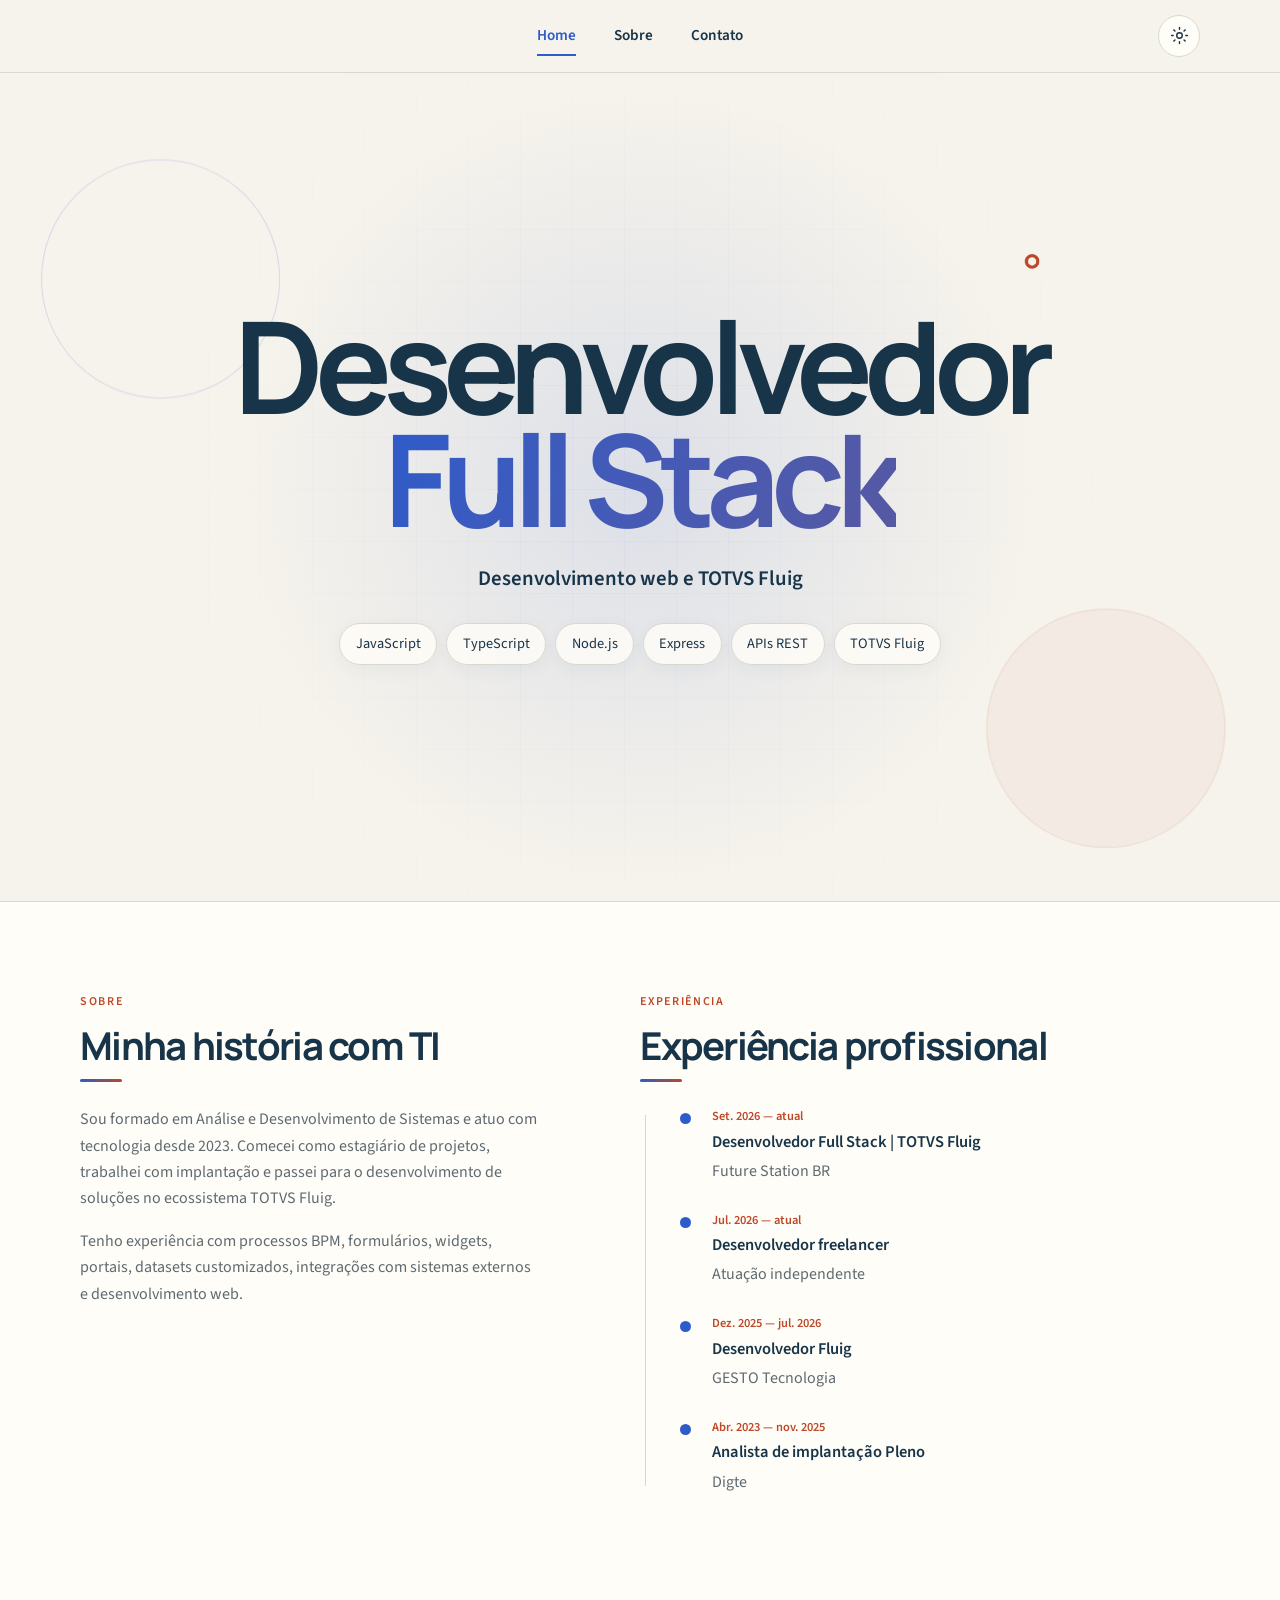
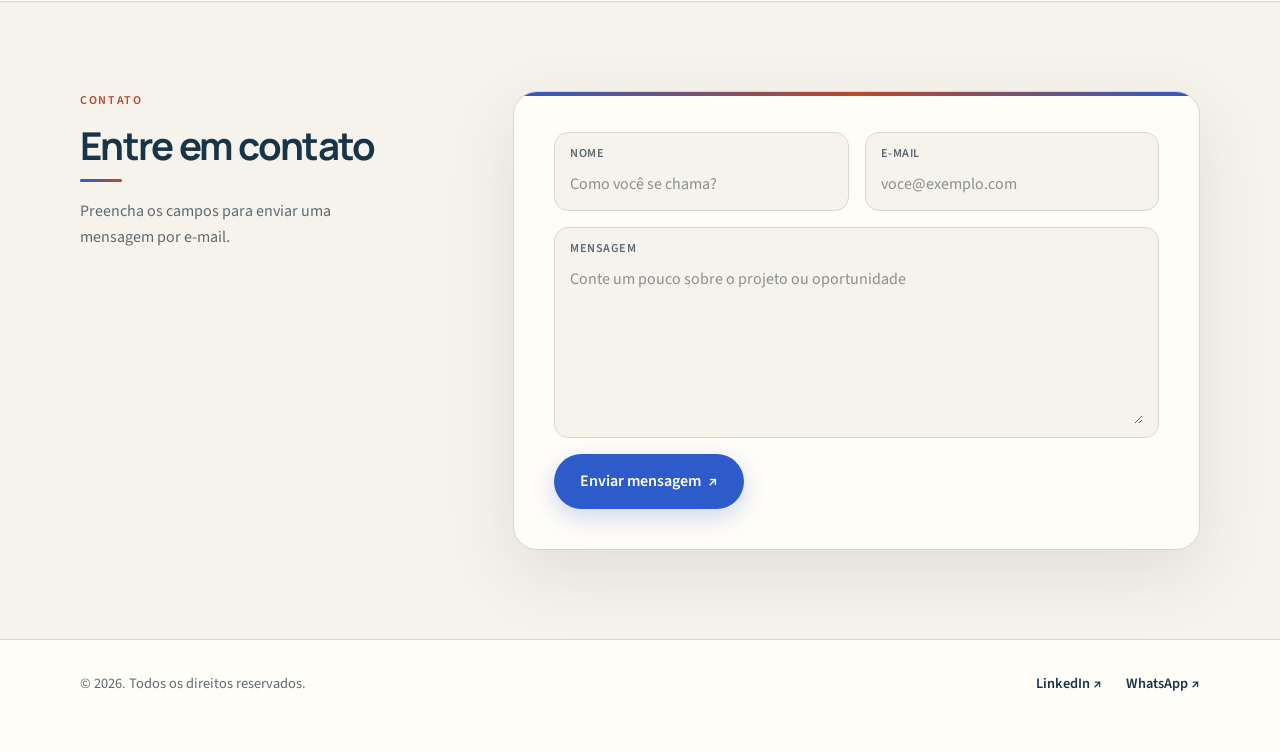
==== commit 3a8ac159: "otimização de animações para mobile android/ios: v0.0.2" ====
--- a/index.html
+++ b/index.html
@@ -12,6 +12,12 @@
     <link rel="icon" href="assets/icones/favicon.svg" type="image/svg+xml" />
     <script>
       (function () {
+        document.documentElement.classList.add("js");
+
+        if (/Android/i.test(navigator.userAgent)) {
+          document.documentElement.classList.add("android");
+        }
+
         try {
           var temaSalvo = localStorage.getItem("tema");
           var prefereEscuro = window.matchMedia(
--- a/css/variaveis.css
+++ b/css/variaveis.css
@@ -12,6 +12,26 @@
   --fonte-titulo: "Manrope", "Segoe UI", sans-serif;
   --largura: 1120px;
   --sombra: 0 24px 70px rgba(24, 52, 72, 0.1);
+  --curva-saida: cubic-bezier(0.22, 1, 0.36, 1);
+  --curva-mola: cubic-bezier(0.34, 1.56, 0.64, 1);
+}
+
+@supports (transition-timing-function: linear(0, 1)) {
+  :root {
+    --curva-mola: linear(
+      0,
+      0.14 4.4%,
+      0.72 12.9%,
+      0.94 16.7%,
+      1.07 21.5%,
+      1.11 26%,
+      1.08 30.1%,
+      0.99 37.3%,
+      0.98 43.4%,
+      1 60.6%,
+      1
+    );
+  }
 }
 
 html[data-tema="escuro"] {
--- a/css/global.css
+++ b/css/global.css
@@ -110,16 +110,21 @@
 .pular-conteudo:focus {
   transform: translateY(0);
 }
-.js .revelar {
+a,
+button {
+  -webkit-tap-highlight-color: transparent;
+}
+.js .revelar:not(.visivel) {
   opacity: 0;
-  transform: translateY(28px);
 }
 .js .revelar.visivel {
-  opacity: 1;
-  transform: translateY(0);
-  transition:
-    opacity 0.75s ease,
-    transform 0.75s cubic-bezier(0.22, 1, 0.36, 1);
+  animation: revelar 0.8s var(--curva-saida) var(--atraso, 0s) backwards;
+}
+@keyframes revelar {
+  from {
+    opacity: 0;
+    transform: translate3d(0, 28px, 0) scale(0.985);
+  }
 }
 ::view-transition-old(root),
 ::view-transition-new(root) {
--- a/css/componentes.css
+++ b/css/componentes.css
@@ -4,8 +4,9 @@
   z-index: 10;
   background: color-mix(in srgb, var(--fundo) 86%, transparent);
   border-bottom: 1px solid var(--linha);
+  -webkit-backdrop-filter: blur(16px);
   backdrop-filter: blur(16px);
-  transition: background-color 0.45s ease, border-color 0.45s ease;
+  transition: background-color 0.45s ease, border-color 0.45s ease, box-shadow 0.45s ease;
 }
 .cabecalho.rolagem {
   box-shadow: 0 10px 36px color-mix(in srgb, var(--texto) 9%, transparent);
@@ -80,7 +81,7 @@
 .alternar-tema::after {
   content: "";
   position: absolute;
-  inset: 50%;
+  inset: -35%;
   border-radius: 50%;
   background: color-mix(in srgb, var(--azul) 30%, transparent);
   transform: scale(0);
@@ -98,7 +99,7 @@
   stroke-width: 1.8;
   stroke-linecap: round;
   stroke-linejoin: round;
-  transition: transform 0.45s ease, opacity 0.3s ease;
+  transition: transform 0.55s var(--curva-mola), opacity 0.3s ease;
 }
 .icone-lua {
   opacity: 0;
@@ -132,6 +133,7 @@
     linear-gradient(color-mix(in srgb, var(--azul) 8%, transparent) 1px, transparent 1px),
     linear-gradient(90deg, color-mix(in srgb, var(--azul) 8%, transparent) 1px, transparent 1px);
   background-size: 52px 52px;
+  -webkit-mask-image: radial-gradient(circle at center, #000, transparent 72%);
   mask-image: radial-gradient(circle at center, #000, transparent 72%);
   opacity: 0.55;
 }
@@ -158,7 +160,7 @@
   font-size: clamp(4.5rem, 10vw, 8.8rem);
   line-height: 0.88;
   letter-spacing: -0.07em;
-  animation: entrada-hero 0.85s cubic-bezier(0.22, 1, 0.36, 1) both 0.08s;
+  animation: entrada-hero 0.85s var(--curva-saida) both 0.08s;
 }
 .hero h1 span {
   color: var(--azul);
@@ -192,8 +194,9 @@
   box-shadow: 0 4px 18px color-mix(in srgb, var(--texto) 5%, transparent);
   font-size: 0.9rem;
   backdrop-filter: blur(8px);
-  transition: transform 0.25s ease, border-color 0.25s ease, box-shadow 0.25s ease;
-  animation: entrada-chip 0.6s cubic-bezier(0.22, 1, 0.36, 1) backwards;
+  -webkit-backdrop-filter: blur(8px);
+  transition: transform 0.35s var(--curva-mola), border-color 0.25s ease, box-shadow 0.25s ease;
+  animation: entrada-chip 0.6s var(--curva-saida) backwards;
 }
 .tecnologias li:nth-child(1) { animation-delay: 0.38s; }
 .tecnologias li:nth-child(2) { animation-delay: 0.44s; }
@@ -201,7 +204,6 @@
 .tecnologias li:nth-child(4) { animation-delay: 0.56s; }
 .tecnologias li:nth-child(5) { animation-delay: 0.62s; }
 .tecnologias li:nth-child(6) { animation-delay: 0.68s; }
-}
 .tecnologias li:hover {
   border-color: var(--azul);
   transform: translateY(-5px);
@@ -222,8 +224,8 @@
   width: clamp(140px, 18vw, 270px);
   aspect-ratio: 1;
   border-radius: 50%;
-  filter: blur(1px);
   opacity: 0.4;
+  will-change: transform;
 }
 .orbita-um {
   top: 12%;
@@ -245,7 +247,14 @@
   right: 20%;
   border: 3px solid var(--terracota);
   border-radius: 50%;
+  will-change: transform, opacity;
   animation: pulsar 2.6s ease-in-out infinite;
+}
+.hero.pausado .orbita,
+.hero.pausado .anel,
+.hero.pausado h1 span,
+.formulario.pausado::before {
+  animation-play-state: paused;
 }
 .sobre {
   background: var(--superficie);
@@ -273,7 +282,9 @@
   border-radius: 100px;
   background: linear-gradient(90deg, var(--azul), var(--terracota));
   transform-origin: left;
-  animation: linha-titulo 0.75s cubic-bezier(0.22, 1, 0.36, 1) both;
+}
+.revelar.visivel h2::after {
+  animation: linha-titulo 0.75s var(--curva-saida) calc(var(--atraso, 0s) + 0.25s) backwards;
 }
 .historia p + p {
   margin-top: 1rem;
@@ -290,6 +301,10 @@
   left: 5px;
   width: 1px;
   background: var(--linha);
+  transform-origin: top;
+}
+.experiencias.visivel .linha-tempo::before {
+  animation: desenhar-linha 0.9s var(--curva-saida) calc(var(--atraso, 0s) + 0.1s) backwards;
 }
 .linha-tempo li {
   position: relative;
@@ -303,11 +318,12 @@
   transform: translateX(14px);
 }
 .experiencias.visivel .linha-tempo li {
-  animation: entrada-item 0.55s cubic-bezier(0.22, 1, 0.36, 1) backwards;
-}
-.experiencias.visivel .linha-tempo li:nth-child(2) { animation-delay: 0.08s; }
-.experiencias.visivel .linha-tempo li:nth-child(3) { animation-delay: 0.16s; }
-.experiencias.visivel .linha-tempo li:nth-child(4) { animation-delay: 0.24s; }
+  --passo: 0s;
+  animation: entrada-item 0.55s var(--curva-saida) calc(var(--atraso, 0s) + 0.15s + var(--passo)) backwards;
+}
+.experiencias.visivel .linha-tempo li:nth-child(2) { --passo: 0.08s; }
+.experiencias.visivel .linha-tempo li:nth-child(3) { --passo: 0.16s; }
+.experiencias.visivel .linha-tempo li:nth-child(4) { --passo: 0.24s; }
 .linha-tempo li:hover {
   transform: translateX(6px);
 }
@@ -324,7 +340,7 @@
   border-radius: 50%;
   background: var(--azul);
   box-shadow: 0 0 0 5px var(--superficie);
-  transition: transform 0.25s ease, box-shadow 0.45s ease;
+  transition: transform 0.35s var(--curva-mola), box-shadow 0.45s ease;
 }
 .linha-tempo li:hover::before {
   transform: scale(1.35);
@@ -365,10 +381,12 @@
 .formulario::before {
   content: "";
   position: absolute;
-  inset: 0 0 auto;
+  top: 0;
+  left: 0;
+  width: 200%;
   height: 4px;
-  background: linear-gradient(90deg, var(--azul), var(--terracota), var(--azul));
-  background-size: 200% 100%;
+  background: linear-gradient(90deg, var(--azul), var(--terracota), var(--azul), var(--terracota), var(--azul));
+  will-change: transform;
   animation: faixa-formulario 6s linear infinite;
 }
 .campo-duplo {
@@ -446,7 +464,7 @@
 .formulario button span {
   display: inline-block;
   margin-left: 0.25rem;
-  transition: transform 0.25s ease;
+  transition: transform 0.35s var(--curva-mola);
 }
 .formulario button:hover {
   filter: brightness(0.94);
@@ -457,11 +475,12 @@
 }
 .formulario.visivel .campo,
 .formulario.visivel .formulario-rodape {
-  animation: entrada-campo 0.55s cubic-bezier(0.22, 1, 0.36, 1) backwards;
-}
-.formulario.visivel .campo-duplo .campo:nth-child(2) { animation-delay: 0.07s; }
-.formulario.visivel > .campo { animation-delay: 0.14s; }
-.formulario.visivel .formulario-rodape { animation-delay: 0.21s; }
+  --passo: 0s;
+  animation: entrada-campo 0.55s var(--curva-saida) calc(var(--atraso, 0s) + 0.12s + var(--passo)) backwards;
+}
+.formulario.visivel .campo-duplo .campo:nth-child(2) { --passo: 0.07s; }
+.formulario.visivel > .campo { --passo: 0.14s; }
+.formulario.visivel .formulario-rodape { --passo: 0.21s; }
 .rodape {
   border-top: 1px solid var(--linha);
   padding: 2rem 0 calc(3.5rem + env(safe-area-inset-bottom));
@@ -515,7 +534,7 @@
   .js .historia.revelar.visivel,
   .js .experiencias.revelar.visivel,
   .js .contato-cabecalho.revelar.visivel {
-    transition: opacity 0.75s ease, transform 0.3s ease;
+    transition: transform 0.4s var(--curva-mola);
   }
   .historia h2::after,
   .experiencias h2::after,
@@ -540,8 +559,7 @@
   }
   .js .formulario.revelar.visivel {
     transition:
-      opacity 0.75s ease,
-      transform 0.3s ease,
+      transform 0.4s var(--curva-mola),
       background-color 0.45s ease,
       border-color 0.3s ease,
       box-shadow 0.3s ease;
@@ -588,8 +606,16 @@
   0%, 100% { background-position: 0% 50%; }
   50% { background-position: 100% 50%; }
 }
+@keyframes desenhar-linha {
+  from { transform: scaleY(0); }
+  to { transform: scaleY(1); }
+}
 @keyframes faixa-formulario {
-  to { background-position: 200% 0; }
+  from { transform: translate3d(0, 0, 0); }
+  to { transform: translate3d(-50%, 0, 0); }
+}
+@keyframes saida-hero {
+  to { opacity: 0.15; transform: translate3d(0, -56px, 0) scale(0.96); }
 }
 @keyframes flutuar {
   0%, 100% { transform: translate3d(0, 0, 0) rotate(0); }
@@ -600,6 +626,6 @@
   50% { transform: scale(1.65); opacity: 0.2; }
 }
 @keyframes clique-tema {
-  0% { inset: 50%; opacity: 0.65; transform: scale(0); }
-  100% { inset: -35%; opacity: 0; transform: scale(1); }
-}
+  0% { opacity: 0.65; transform: scale(0); }
+  100% { opacity: 0; transform: scale(1); }
+}
--- a/css/responsivo.css
+++ b/css/responsivo.css
@@ -65,16 +65,184 @@
     gap: 1rem;
   }
 }
+/* Toque (Android e iOS): resposta imediata ao pressionar, sem filtros caros. */
+@media (hover: none) and (pointer: coarse) {
+  .tecnologias li {
+    background: color-mix(in srgb, var(--superficie) 94%, transparent);
+    -webkit-backdrop-filter: none;
+    backdrop-filter: none;
+  }
+
+  .alternar-tema,
+  .tecnologias li,
+  .formulario button,
+  .redes a,
+  .navegacao a {
+    transition:
+      color 0.25s ease,
+      background-color 0.25s ease,
+      border-color 0.25s ease,
+      box-shadow 0.25s ease,
+      transform 0.4s var(--curva-mola);
+  }
+
+  .alternar-tema:active {
+    transform: scale(0.88);
+  }
+
+  .tecnologias li:active {
+    border-color: var(--azul);
+    transform: scale(0.95);
+  }
+
+  .formulario button:active {
+    filter: brightness(0.94);
+    transform: scale(0.97);
+  }
+
+  .navegacao a:active,
+  .redes a:active {
+    color: var(--azul);
+    transform: scale(0.95);
+  }
+
+  .alternar-tema:active,
+  .tecnologias li:active,
+  .formulario button:active,
+  .navegacao a:active,
+  .redes a:active {
+    transition-duration: 0.12s;
+  }
+}
+
+/* Rolagem guiada pelo navegador: roda no compositor, sem listeners de scroll. */
+@media (prefers-reduced-motion: no-preference) {
+  @supports (animation-timeline: scroll()) {
+    .hero-conteudo {
+      animation: saida-hero linear both;
+      animation-timeline: scroll(root);
+      animation-range: 0 75vh;
+    }
+  }
+}
+
+/* Movimento reduzido (inclui "Remover animações" e economia de bateria no
+   Android): sem deslocamentos nem loops, mas as entradas continuam em fade. */
 @media (prefers-reduced-motion: reduce) {
   html {
     scroll-behavior: auto;
   }
-  *,
-  *::before,
-  *::after {
-    animation-duration: 0.01ms !important;
-    animation-iteration-count: 1 !important;
-    scroll-behavior: auto !important;
-    transition-duration: 0.01ms !important;
-  }
-}
+
+  .orbita,
+  .anel,
+  .hero h1 span,
+  .formulario::before {
+    animation: none;
+  }
+
+  .hero-efeitos {
+    transform: none;
+  }
+
+  @keyframes entrada-hero {
+    from {
+      opacity: 0;
+    }
+  }
+  @keyframes entrada-chip {
+    from {
+      opacity: 0;
+    }
+  }
+  @keyframes entrada-item {
+    from {
+      opacity: 0;
+    }
+  }
+  @keyframes entrada-campo {
+    from {
+      opacity: 0;
+    }
+  }
+  @keyframes revelar {
+    from {
+      opacity: 0;
+    }
+  }
+  @keyframes desenhar-linha {
+    from {
+      opacity: 0;
+    }
+  }
+  @keyframes linha-titulo {
+    from {
+      opacity: 0;
+    }
+  }
+}
+
+/* Mantém o movimento no Android sem os filtros que causam repinturas caras. */
+@media (max-width: 820px) {
+  html.android {
+    scroll-behavior: auto;
+  }
+
+  html.android .cabecalho {
+    background: color-mix(in srgb, var(--fundo) 97%, transparent);
+    -webkit-backdrop-filter: none;
+    backdrop-filter: none;
+  }
+
+  html.android .cabecalho.rolagem {
+    box-shadow: 0 5px 18px rgb(15 42 60 / 8%);
+  }
+
+  html.android[data-tema="escuro"] .cabecalho.rolagem {
+    box-shadow: 0 5px 18px rgb(0 0 0 / 18%);
+  }
+
+  html.android .hero {
+    contain: paint;
+  }
+
+  html.android .hero::before {
+    opacity: 0.14;
+    -webkit-mask-image: none;
+    mask-image: none;
+  }
+
+  html.android .hero h1 span {
+    animation: none;
+  }
+
+  html.android .tecnologias li {
+    box-shadow: 0 3px 10px rgb(15 42 60 / 7%);
+    -webkit-backdrop-filter: none;
+    backdrop-filter: none;
+  }
+
+  html.android .orbita {
+    backface-visibility: hidden;
+  }
+
+  html.android .orbita-um {
+    animation-duration: 12s;
+  }
+
+  html.android .orbita-dois {
+    animation-duration: 14s;
+  }
+
+  html.android .anel {
+    animation-duration: 3.2s;
+    backface-visibility: hidden;
+  }
+
+  html.android .formulario {
+    box-shadow: 0 14px 36px rgb(15 42 60 / 8%);
+  }
+
+  html.android[data-tema="escuro"] .formulario {
+    box-shadow: 0 14px 36px rgb(0 0 0 / 20%);
+  }
+}
